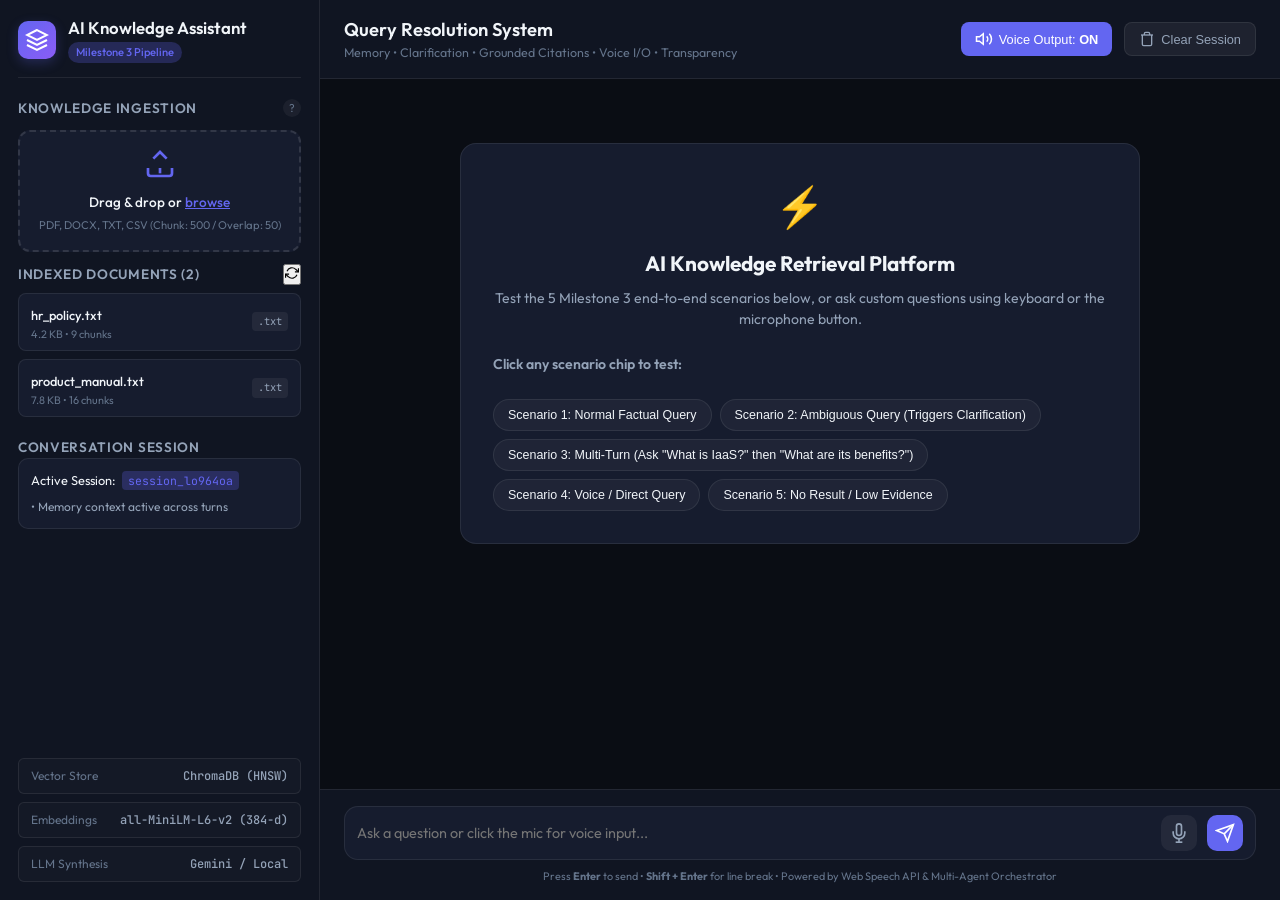
==== milestone-3/frontend/index.html @ 5ed5b140 "feat: Complete Milestone 3 - Interactive Query Refinement, Memory Integration, Transparency System, " ====
<!DOCTYPE html>
<html lang="en">
<head>
  <meta charset="UTF-8">
  <meta name="viewport" content="width=device-width, initial-scale=1.0">
  <title>AI Knowledge Assistant | Milestone 3 Multi-Agent RAG</title>
  <meta name="description" content="AI-Based Knowledge Retrieval Platform with Query Resolution System, Clarification Agent, Conversation Memory, Voice I/O, and Transparency Panel">
  <link rel="preconnect" href="https://fonts.googleapis.com">
  <link rel="preconnect" href="https://fonts.gstatic.com" crossorigin>
  <link href="https://fonts.googleapis.com/css2?family=Outfit:wght@300;400;500;600;700&family=JetBrains+Mono:wght@400;500&display=swap" rel="stylesheet">
  <link rel="stylesheet" href="style.css">
</head>
<body>
  <div class="app-container">
    <!-- Sidebar: Knowledge Ingestion, Recent Conversations, System Stats -->
    <aside class="sidebar">
      <div class="brand">
        <div class="logo-icon">
          <svg width="24" height="24" viewBox="0 0 24 24" fill="none" stroke="currentColor" stroke-width="2">
            <path d="M12 2L2 7l10 5 10-5-10-5zM2 17l10 5 10-5M2 12l10 5 10-5"/>
          </svg>
        </div>
        <div class="brand-text">
          <h1>AI Knowledge Assistant</h1>
          <span class="badge">Milestone 3 Pipeline</span>
        </div>
      </div>

      <!-- Document Ingestion Panel -->
      <section class="ingestion-section">
        <div class="section-header">
          <h2>Knowledge Ingestion</h2>
          <span class="tooltip-icon" title="Upload PDF, DOCX, TXT, CSV into vector store">?</span>
        </div>

        <div class="upload-dropzone" id="dropzone">
          <input type="file" id="fileInput" accept=".pdf,.docx,.txt,.csv" hidden>
          <div class="upload-icon">
            <svg width="32" height="32" viewBox="0 0 24 24" fill="none" stroke="currentColor" stroke-width="2">
              <path d="M21 15v4a2 2 0 0 1-2 2H5a2 2 0 0 1-2-2v-4"/>
              <polyline points="17 8 12 3 7 8"/>
              <line x1="12" y1="19" x2="12" y2="15"/>
            </svg>
          </div>
          <p class="dropzone-title">Drag & drop or <span class="highlight">browse</span></p>
          <p class="dropzone-subtitle">PDF, DOCX, TXT, CSV (Chunk: 500 / Overlap: 50)</p>
        </div>

        <div id="uploadProgress" class="upload-progress-container hidden">
          <div class="progress-bar-bg">
            <div id="progressBar" class="progress-bar-fill"></div>
          </div>
          <p id="uploadStatusText" class="progress-status-text">Processing document...</p>
        </div>

        <div class="indexed-documents">
          <div class="section-subheader">
            <h3>Indexed Documents (<span id="docCount">2</span>)</h3>
            <button id="refreshDocsBtn" class="icon-btn-small" title="Refresh list">
              <svg width="14" height="14" viewBox="0 0 24 24" fill="none" stroke="currentColor" stroke-width="2">
                <path d="M23 4v6h-6M1 20v-6h6"/>
                <path d="M3.51 9a9 9 0 0 1 14.85-3.36L23 10M1 14l4.64 4.36A9 9 0 0 0 20.49 15"/>
              </svg>
            </button>
          </div>
          <ul id="documentsList" class="documents-list">
            <li class="doc-item">
              <div class="doc-info">
                <span class="doc-name" title="hr_policy.txt">hr_policy.txt</span>
                <span class="doc-meta">4.2 KB • 9 chunks</span>
              </div>
              <span class="doc-badge">.txt</span>
            </li>
            <li class="doc-item">
              <div class="doc-info">
                <span class="doc-name" title="product_manual.txt">product_manual.txt</span>
                <span class="doc-meta">7.8 KB • 16 chunks</span>
              </div>
              <span class="doc-badge">.txt</span>
            </li>
          </ul>
        </div>
      </section>

      <!-- Recent Conversations & Memory Section -->
      <section class="recent-chats-section">
        <div class="section-subheader">
          <h3>Conversation Session</h3>
        </div>
        <div class="memory-summary-box" id="memorySummaryBox">
          <span class="memory-label">Active Session:</span>
          <span class="session-id-tag" id="activeSessionId">session_default</span>
          <div class="memory-details" id="memoryDetails">
            <p>• Memory context active across turns</p>
          </div>
        </div>
      </section>

      <!-- System Telemetry & Architecture -->
      <section class="system-stats">
        <div class="stat-card">
          <span class="stat-label">Vector Store</span>
          <span class="stat-value" id="vectorStoreStatus">ChromaDB (HNSW)</span>
        </div>
        <div class="stat-card">
          <span class="stat-label">Embeddings</span>
          <span class="stat-value">all-MiniLM-L6-v2 (384-d)</span>
        </div>
        <div class="stat-card">
          <span class="stat-label">LLM Synthesis</span>
          <span class="stat-value" id="llmEngineStatus">Gemini / Local</span>
        </div>
      </section>
    </aside>

    <!-- Main Chat Workspace -->
    <main class="chat-workspace">
      <header class="workspace-header">
        <div class="header-info">
          <h2>Query Resolution System</h2>
          <p class="header-subtitle">Memory • Clarification • Grounded Citations • Voice I/O • Transparency</p>
        </div>

        <div class="header-actions">
          <!-- Voice Output Global Toggle -->
          <button id="ttsToggleBtn" class="action-btn" title="Toggle Auto Text-to-Speech Output">
            <svg id="ttsIcon" width="18" height="18" viewBox="0 0 24 24" fill="none" stroke="currentColor" stroke-width="2">
              <polygon points="11 5 6 9 2 9 2 15 6 15 11 19 11 5"/>
              <path d="M19.07 4.93a10 10 0 0 1 0 14.14M15.54 8.46a5 5 0 0 1 0 7.07"/>
            </svg>
            <span>Voice Output: <strong id="ttsStatusText">ON</strong></span>
          </button>

          <!-- Clear Session / Memory Button -->
          <button id="clearChatBtn" class="action-btn secondary" title="Clear Conversation & Reset Memory">
            <svg width="16" height="16" viewBox="0 0 24 24" fill="none" stroke="currentColor" stroke-width="2">
              <polyline points="3 6 5 6 21 6"/>
              <path d="M19 6v14a2 2 0 0 1-2 2H7a2 2 0 0 1-2-2V6m3 0V4a2 2 0 0 1 2-2h4a2 2 0 0 1 2 2v2"/>
            </svg>
            <span>Clear Session</span>
          </button>
        </div>
      </header>

      <!-- Live Pipeline Execution Steps -->
      <div id="pipelineContainer" class="pipeline-bar hidden">
        <div class="pipeline-title">Agent Execution Flow:</div>
        <div class="pipeline-steps">
          <div class="step-pill" id="step-memory"><span class="step-num">1</span> Memory</div>
          <div class="step-arrow">→</div>
          <div class="step-pill" id="step-query"><span class="step-num">2</span> Query Parser</div>
          <div class="step-arrow">→</div>
          <div class="step-pill" id="step-clarification"><span class="step-num">3</span> Clarification</div>
          <div class="step-arrow">→</div>
          <div class="step-pill" id="step-retrieval"><span class="step-num">4</span> Retrieval</div>
          <div class="step-arrow">→</div>
          <div class="step-pill" id="step-response"><span class="step-num">5</span> Response Agent</div>
        </div>
      </div>

      <!-- Messages Stream Area -->
      <div class="messages-container" id="messagesContainer">
        <!-- Welcome Screen -->
        <div class="welcome-card" id="welcomeCard">
          <div class="welcome-icon">⚡</div>
          <h3>AI Knowledge Retrieval Platform</h3>
          <p>Test the 5 Milestone 3 end-to-end scenarios below, or ask custom questions using keyboard or the microphone button.</p>

          <div class="sample-queries">
            <p class="sample-title">Click any scenario chip to test:</p>
            <div class="query-chips">
              <button class="chip" data-query="What is cloud computing?">Scenario 1: Normal Factual Query</button>
              <button class="chip" data-query="Tell me about cloud.">Scenario 2: Ambiguous Query (Triggers Clarification)</button>
              <button class="chip" data-query="What is IaaS?">Scenario 3: Multi-Turn (Ask "What is IaaS?" then "What are its benefits?")</button>
              <button class="chip" data-query="What is semantic search?">Scenario 4: Voice / Direct Query</button>
              <button class="chip" data-query="What is today's weather in Coimbatore?">Scenario 5: No Result / Low Evidence</button>
            </div>
          </div>
        </div>
      </div>

      <!-- Input Footer -->
      <footer class="chat-input-footer">
        <div class="chat-input-box">
          <textarea
            id="queryInput"
            placeholder="Ask a question or click the mic for voice input..."
            rows="1"
            autocomplete="off"
          ></textarea>

          <!-- Voice Input Microphone Button -->
          <button id="micBtn" class="mic-btn" title="Click to speak (Web Speech API Voice-to-Text)">
            <svg id="micIcon" width="20" height="20" viewBox="0 0 24 24" fill="none" stroke="currentColor" stroke-width="2">
              <path d="M12 1a3 3 0 0 0-3 3v8a3 3 0 0 0 6 0V4a3 3 0 0 0-3-3z"/>
              <path d="M19 10v2a7 7 0 0 1-14 0v-2"/>
              <line x1="12" y1="19" x2="12" y2="23"/>
              <line x1="8" y1="23" x2="16" y2="23"/>
            </svg>
            <div class="recording-pulse"></div>
          </button>

          <!-- Send Query Button -->
          <button id="sendBtn" class="send-btn" title="Send Query">
            <svg width="20" height="20" viewBox="0 0 24 24" fill="none" stroke="currentColor" stroke-width="2">
              <line x1="22" y1="2" x2="11" y2="13"/>
              <polygon points="22 2 15 22 11 13 2 9 22 2"/>
            </svg>
          </button>
        </div>
        <div class="input-hint">
          <span>Press <strong>Enter</strong> to send • <strong>Shift + Enter</strong> for line break • Powered by Web Speech API & Multi-Agent Orchestrator</span>
        </div>
      </footer>
    </main>
  </div>

  <script src="../voice/speech_recognition.js"></script>
  <script src="../voice/text_to_speech.js"></script>
  <script src="../transparency/transparency_panel.js"></script>
  <script src="script.js"></script>
</body>
</html>
---- milestone-3/frontend/style.css ----
/* Milestone 3 Modern Aesthetic CSS Design System */
:root {
  --bg-dark: #0a0d14;
  --bg-sidebar: #101522;
  --bg-card: #161c2e;
  --bg-card-hover: #1c243a;
  --border-color: rgba(255, 255, 255, 0.08);
  --border-focus: #6366f1;

  --text-main: #f1f5f9;
  --text-muted: #94a3b8;
  --text-dim: #64748b;

  --accent-primary: #6366f1;
  --accent-glow: rgba(99, 102, 241, 0.25);
  --accent-gradient: linear-gradient(135deg, #6366f1 0%, #8b5cf6 100%);

  --status-high: #10b981;
  --status-high-bg: rgba(16, 185, 129, 0.12);
  --status-medium: #f59e0b;
  --status-medium-bg: rgba(245, 158, 11, 0.12);
  --status-low: #ef4444;
  --status-low-bg: rgba(239, 68, 68, 0.12);
  --status-clarify: #ec4899;

  --font-family: 'Outfit', -apple-system, BlinkMacSystemFont, sans-serif;
  --font-mono: 'JetBrains Mono', monospace;
  --transition-fast: all 0.2s cubic-bezier(0.4, 0, 0.2, 1);
}

* {
  box-sizing: border-box;
  margin: 0;
  padding: 0;
}

body {
  font-family: var(--font-family);
  background-color: var(--bg-dark);
  color: var(--text-main);
  height: 100vh;
  overflow: hidden;
  line-height: 1.5;
}

.app-container {
  display: flex;
  height: 100vh;
  width: 100vw;
}

/* Sidebar Styling */
.sidebar {
  width: 320px;
  background-color: var(--bg-sidebar);
  border-right: 1px solid var(--border-color);
  display: flex;
  flex-direction: column;
  padding: 18px;
  gap: 20px;
  overflow-y: auto;
}

.brand {
  display: flex;
  align-items: center;
  gap: 12px;
  padding-bottom: 14px;
  border-bottom: 1px solid var(--border-color);
}

.logo-icon {
  width: 38px;
  height: 38px;
  border-radius: 10px;
  background: var(--accent-gradient);
  display: flex;
  align-items: center;
  justify-content: center;
  color: #fff;
  box-shadow: 0 4px 12px var(--accent-glow);
}

.brand-text h1 {
  font-size: 1.05rem;
  font-weight: 600;
  color: var(--text-main);
  line-height: 1.2;
}

.badge {
  font-size: 0.7rem;
  font-weight: 500;
  color: var(--accent-primary);
  background: var(--accent-glow);
  padding: 2px 8px;
  border-radius: 12px;
  display: inline-block;
  margin-top: 2px;
}

/* Ingestion Section */
.ingestion-section {
  display: flex;
  flex-direction: column;
  gap: 12px;
}

.section-header, .section-subheader {
  display: flex;
  align-items: center;
  justify-content: space-between;
}

.section-header h2, .section-subheader h3 {
  font-size: 0.85rem;
  font-weight: 600;
  text-transform: uppercase;
  letter-spacing: 0.05em;
  color: var(--text-muted);
}

.tooltip-icon {
  width: 18px;
  height: 18px;
  border-radius: 50%;
  background: rgba(255,255,255,0.05);
  font-size: 0.7rem;
  display: flex;
  align-items: center;
  justify-content: center;
  color: var(--text-dim);
  cursor: help;
}

.upload-dropzone {
  border: 2px dashed rgba(255, 255, 255, 0.12);
  border-radius: 12px;
  padding: 16px;
  text-align: center;
  background: var(--bg-card);
  cursor: pointer;
  transition: var(--transition-fast);
}

.upload-dropzone:hover, .upload-dropzone.dragover {
  border-color: var(--accent-primary);
  background: var(--bg-card-hover);
}

.upload-icon {
  color: var(--accent-primary);
  margin-bottom: 6px;
}

.dropzone-title {
  font-size: 0.85rem;
  font-weight: 500;
}

.dropzone-title .highlight {
  color: var(--accent-primary);
  text-decoration: underline;
}

.dropzone-subtitle {
  font-size: 0.7rem;
  color: var(--text-dim);
  margin-top: 4px;
}

/* Documents List */
.documents-list {
  list-style: none;
  display: flex;
  flex-direction: column;
  gap: 8px;
  margin-top: 8px;
  max-height: 160px;
  overflow-y: auto;
}

.doc-item {
  display: flex;
  align-items: center;
  justify-content: space-between;
  padding: 8px 12px;
  background: var(--bg-card);
  border: 1px solid var(--border-color);
  border-radius: 8px;
}

.doc-name {
  font-size: 0.8rem;
  font-weight: 500;
  white-space: nowrap;
  overflow: hidden;
  text-overflow: ellipsis;
  max-width: 170px;
}

.doc-meta {
  font-size: 0.68rem;
  color: var(--text-dim);
  display: block;
}

.doc-badge {
  font-size: 0.65rem;
  font-family: var(--font-mono);
  background: rgba(255, 255, 255, 0.06);
  padding: 2px 6px;
  border-radius: 4px;
  color: var(--text-muted);
}

/* Memory Section */
.memory-summary-box {
  background: var(--bg-card);
  border: 1px solid var(--border-color);
  border-radius: 10px;
  padding: 12px;
  font-size: 0.8rem;
}

.session-id-tag {
  font-family: var(--font-mono);
  font-size: 0.72rem;
  color: var(--accent-primary);
  background: var(--accent-glow);
  padding: 2px 6px;
  border-radius: 4px;
  margin-left: 4px;
}

.memory-details {
  margin-top: 8px;
  color: var(--text-muted);
  font-size: 0.75rem;
}

/* System Stats */
.system-stats {
  margin-top: auto;
  display: flex;
  flex-direction: column;
  gap: 8px;

}

.stat-card {
  display: flex;
  justify-content: space-between;
  align-items: center;
  padding: 8px 12px;
  background: rgba(255, 255, 255, 0.02);
  border-radius: 6px;
  border: 1px solid var(--border-color);
  font-size: 0.75rem;
}

.stat-label { color: var(--text-dim); }
.stat-value { font-weight: 500; color: var(--text-muted); font-family: var(--font-mono); }

/* Main Workspace */
.chat-workspace {
  flex: 1;
  display: flex;
  flex-direction: column;
  background: var(--bg-dark);
}

.workspace-header {
  padding: 16px 24px;
  border-bottom: 1px solid var(--border-color);
  display: flex;
  align-items: center;
  justify-content: space-between;
  background: var(--bg-sidebar);
}

.header-info h2 {
  font-size: 1.15rem;
  font-weight: 600;
}

.header-subtitle {
  font-size: 0.78rem;
  color: var(--text-dim);
}

.header-actions {
  display: flex;
  align-items: center;
  gap: 12px;
}

.action-btn {
  display: flex;
  align-items: center;
  gap: 6px;
  padding: 8px 14px;
  border-radius: 8px;
  background: var(--accent-primary);
  color: #fff;
  border: none;
  font-size: 0.8rem;
  font-weight: 500;
  cursor: pointer;
  transition: var(--transition-fast);
}

.action-btn.secondary {
  background: rgba(255, 255, 255, 0.06);
  color: var(--text-muted);
  border: 1px solid var(--border-color);
}

.action-btn:hover { opacity: 0.9; transform: translateY(-1px); }

/* Pipeline Bar */
.pipeline-bar {
  display: flex;
  align-items: center;
  gap: 12px;
  padding: 10px 24px;
  background: var(--bg-card);
  border-bottom: 1px solid var(--border-color);
  font-size: 0.75rem;
}

.pipeline-title { font-weight: 600; color: var(--text-dim); }

.pipeline-steps {
  display: flex;
  align-items: center;
  gap: 8px;
}

.step-pill {
  padding: 4px 10px;
  border-radius: 12px;
  background: rgba(255, 255, 255, 0.05);
  color: var(--text-dim);
  font-size: 0.72rem;
  transition: var(--transition-fast);
  display: flex;
  align-items: center;
  gap: 4px;
}

.step-pill .step-num {
  font-weight: 700;
  font-size: 0.65rem;
  opacity: 0.8;
}

.step-pill.active {
  background: var(--accent-primary);
  color: #fff;
  box-shadow: 0 0 10px var(--accent-glow);
}

.step-pill.completed {
  background: rgba(16, 185, 129, 0.15);
  color: var(--status-high);
}

.step-arrow { color: var(--text-dim); opacity: 0.4; }

/* Messages Area */
.messages-container {
  flex: 1;
  padding: 24px;
  overflow-y: auto;
  display: flex;
  flex-direction: column;
  gap: 20px;
}

/* Welcome Card */
.welcome-card {
  background: var(--bg-card);
  border: 1px solid var(--border-color);
  border-radius: 16px;
  padding: 32px;
  text-align: center;
  max-width: 680px;
  margin: 40px auto;
}

.welcome-icon { font-size: 2.5rem; margin-bottom: 12px; }
.welcome-card h3 { font-size: 1.3rem; margin-bottom: 8px; }
.welcome-card p { font-size: 0.88rem; color: var(--text-muted); margin-bottom: 24px; }

.sample-queries { text-align: left; }
.sample-title { font-size: 0.78rem; color: var(--text-dim); margin-bottom: 10px; font-weight: 600; }

.query-chips {
  display: flex;
  flex-wrap: wrap;
  gap: 8px;
}

.chip {
  background: rgba(255, 255, 255, 0.04);
  border: 1px solid var(--border-color);
  color: var(--text-main);
  padding: 8px 14px;
  border-radius: 20px;
  font-size: 0.78rem;
  cursor: pointer;
  transition: var(--transition-fast);
}

.chip:hover {
  background: var(--accent-glow);
  border-color: var(--accent-primary);
}

/* Message Rows */
.message-row {
  display: flex;
  gap: 14px;
  max-width: 800px;
}

.message-row.user {
  align-self: flex-end;
  flex-direction: row-reverse;
}

.avatar {
  width: 34px;
  height: 34px;
  border-radius: 50%;
  background: var(--bg-card);
  border: 1px solid var(--border-color);
  display: flex;
  align-items: center;
  justify-content: center;
  font-size: 0.75rem;
  font-weight: 700;
  color: var(--text-muted);
  flex-shrink: 0;
}

.message-row.user .avatar {
  background: var(--accent-primary);
  color: #fff;
}

.bubble {
  background: var(--bg-card);
  border: 1px solid var(--border-color);
  border-radius: 16px;
  padding: 16px 20px;
  display: flex;
  flex-direction: column;
  gap: 12px;
  position: relative;
  width: 100%;
}

.message-row.user .bubble {
  background: var(--accent-primary);
  color: #fff;
  border: none;
  border-top-right-radius: 4px;
}

.message-row.assistant .bubble {
  border-top-left-radius: 4px;
}

/* Query Type & Clarification Tags */
.tag-badge {
  display: inline-flex;
  align-items: center;
  gap: 6px;
  font-size: 0.72rem;
  font-weight: 600;
  padding: 3px 10px;
  border-radius: 12px;
  width: fit-content;
}

.tag-badge.factual { background: rgba(99, 102, 241, 0.15); color: #818cf8; }
.tag-badge.procedural { background: rgba(16, 185, 129, 0.15); color: #34d399; }
.tag-badge.comparative { background: rgba(245, 158, 11, 0.15); color: #fbbf24; }
.tag-badge.clarification { background: rgba(236, 72, 153, 0.15); color: #f472b6; }

/* Clarification Banner */
.clarification-banner {
  background: rgba(236, 72, 153, 0.08);
  border: 1px solid rgba(236, 72, 153, 0.25);
  border-radius: 12px;
  padding: 16px;
  display: flex;
  flex-direction: column;
  gap: 12px;
}

.clarification-title {
  font-size: 0.85rem;
  font-weight: 600;
  color: #f472b6;
  display: flex;
  align-items: center;
  gap: 6px;
}

.clarification-question {
  font-size: 0.92rem;
  font-weight: 500;
  color: var(--text-main);
}

.clarification-options {
  display: flex;
  flex-wrap: wrap;
  gap: 8px;
  margin-top: 4px;
}

.clarification-opt-btn {
  background: rgba(236, 72, 153, 0.15);
  border: 1px solid rgba(236, 72, 153, 0.3);
  color: #f472b6;
  padding: 6px 14px;
  border-radius: 16px;
  font-size: 0.78rem;
  font-weight: 500;
  cursor: pointer;
  transition: var(--transition-fast);
}

.clarification-opt-btn:hover {
  background: rgba(236, 72, 153, 0.3);
  transform: translateY(-1px);
}

/* Response Transparency Panel Styling */
.transparency-panel {
  border-top: 1px solid var(--border-color);
  padding-top: 12px;
  margin-top: 6px;
}

.transparency-header {
  display: flex;
  align-items: center;
  justify-content: space-between;
}

.confidence-badge {
  display: flex;
  align-items: center;
  gap: 6px;
  font-size: 0.72rem;
  font-weight: 600;
  padding: 4px 10px;
  border-radius: 12px;
}

.confidence-badge.high { background: var(--status-high-bg); color: var(--status-high); }
.confidence-badge.medium { background: var(--status-medium-bg); color: var(--status-medium); }
.confidence-badge.low { background: var(--status-low-bg); color: var(--status-low); }

.confidence-dot {
  width: 6px;
  height: 6px;
  border-radius: 50%;
  background: currentColor;
}

.transparency-toggle-btn {
  background: transparent;
  border: none;
  color: var(--text-muted);
  font-size: 0.75rem;
  font-weight: 500;
  display: flex;
  align-items: center;
  gap: 6px;
  cursor: pointer;
  padding: 4px 8px;
  border-radius: 6px;
  transition: var(--transition-fast);
}

.transparency-toggle-btn:hover {
  background: rgba(255, 255, 255, 0.04);
  color: var(--text-main);
}

.chevron-icon {
  transition: transform 0.2s ease;
}

.transparency-toggle-btn.open .chevron-icon {
  transform: rotate(180deg);
}

.transparency-content {
  margin-top: 12px;
  display: flex;
  flex-direction: column;
  gap: 10px;
}

.sources-grid {
  display: flex;
  flex-direction: column;
  gap: 10px;
}

.transparency-chunk-card {
  background: rgba(0, 0, 0, 0.25);
  border: 1px solid var(--border-color);
  border-radius: 10px;
  padding: 12px;
  display: flex;
  flex-direction: column;
  gap: 8px;
}

.chunk-meta-header {
  display: flex;
  align-items: center;
  justify-content: space-between;
}

.doc-title-row {
  display: flex;
  align-items: center;
  gap: 6px;
  font-size: 0.8rem;
}

.relevance-tag {
  font-size: 0.7rem;
  font-family: var(--font-mono);
  color: var(--accent-primary);
  background: var(--accent-glow);
  padding: 2px 6px;
  border-radius: 4px;
}

.chunk-details-grid {
  display: flex;
  gap: 12px;
  font-size: 0.7rem;
  color: var(--text-dim);
}

.chunk-detail-pill code {
  font-family: var(--font-mono);
  color: var(--text-muted);
}

.chunk-evidence-quote {
  font-size: 0.78rem;
  color: var(--text-muted);
  font-style: italic;
  background: rgba(255, 255, 255, 0.02);
  padding: 8px 10px;
  border-left: 2px solid var(--accent-primary);
  border-radius: 0 6px 6px 0;
}

.transparency-notice {
  display: flex;
  align-items: center;
  gap: 8px;
  font-size: 0.8rem;
  color: var(--status-low);
  background: var(--status-low-bg);
  padding: 10px 14px;
  border-radius: 8px;
}

/* TTS Player Controls */
.tts-player-controls {
  display: flex;
  align-items: center;
  gap: 8px;
  margin-top: 8px;
  padding-top: 8px;
  border-top: 1px dashed var(--border-color);
}

.tts-btn {
  background: rgba(255, 255, 255, 0.05);
  border: 1px solid var(--border-color);
  color: var(--text-muted);
  padding: 4px 10px;
  border-radius: 6px;
  font-size: 0.72rem;
  font-weight: 500;
  display: flex;
  align-items: center;
  gap: 4px;
  cursor: pointer;
  transition: var(--transition-fast);
}

.tts-btn:hover {
  background: var(--accent-glow);
  color: var(--text-main);
  border-color: var(--accent-primary);
}

/* Input Footer */
.chat-input-footer {
  padding: 16px 24px;
  background: var(--bg-sidebar);
  border-top: 1px solid var(--border-color);
}

.chat-input-box {
  background: var(--bg-card);
  border: 1px solid var(--border-color);
  border-radius: 14px;
  padding: 8px 12px;
  display: flex;
  align-items: center;
  gap: 10px;
  transition: var(--transition-fast);
}

.chat-input-box:focus-within {
  border-color: var(--accent-primary);
  box-shadow: 0 0 14px var(--accent-glow);
}

textarea {
  flex: 1;
  background: transparent;
  border: none;
  outline: none;
  color: var(--text-main);
  font-family: var(--font-family);
  font-size: 0.9rem;
  resize: none;
  max-height: 120px;
}

.mic-btn, .send-btn {
  width: 36px;
  height: 36px;
  border-radius: 10px;
  border: none;
  display: flex;
  align-items: center;
  justify-content: center;
  cursor: pointer;
  transition: var(--transition-fast);
  position: relative;
  flex-shrink: 0;
}

.mic-btn {
  background: rgba(255, 255, 255, 0.06);
  color: var(--text-muted);
}

.mic-btn.listening {
  background: #ef4444;
  color: #fff;
}

.recording-pulse {
  display: none;
  position: absolute;
  top: -4px; right: -4px; bottom: -4px; left: -4px;
  border: 2px solid #ef4444;
  border-radius: 14px;
  animation: pulse 1.5s infinite;
}

.mic-btn.listening .recording-pulse { display: block; }

@keyframes pulse {
  0% { transform: scale(1); opacity: 1; }
  100% { transform: scale(1.3); opacity: 0; }
}

.send-btn {
  background: var(--accent-primary);
  color: #fff;
}

.send-btn:hover { opacity: 0.9; }

.input-hint {
  font-size: 0.68rem;
  color: var(--text-dim);
  text-align: center;
  margin-top: 8px;
}

.hidden { display: none !important; }
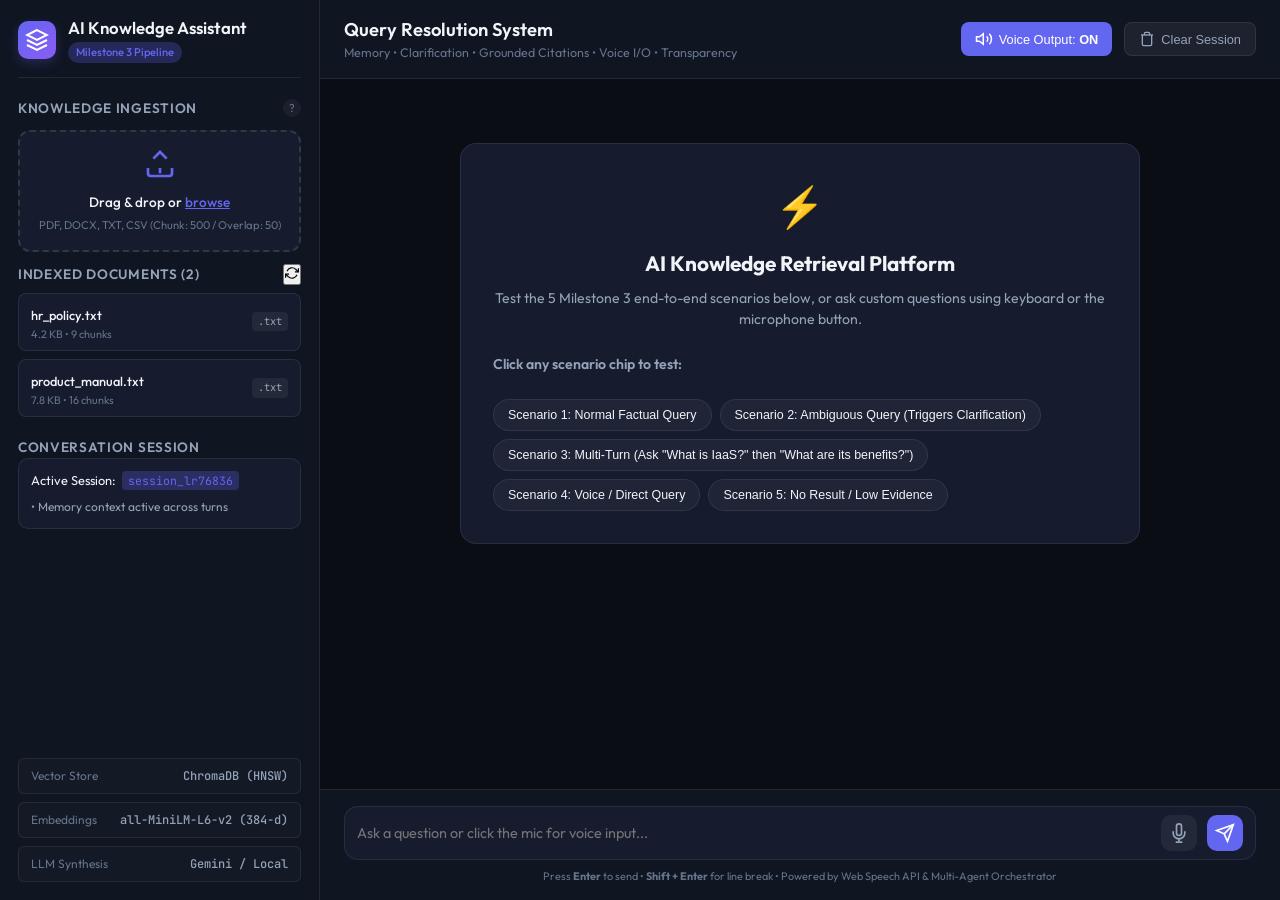
==== commit c686f0a2: "fix(voice): resolve HTTP 404 script loading error, add structured console logging, and prevent trans" ====
--- a/milestone-3/frontend/index.html
+++ b/milestone-3/frontend/index.html
@@ -215,9 +215,9 @@
     </main>
   </div>
 
-  <script src="../voice/speech_recognition.js"></script>
-  <script src="../voice/text_to_speech.js"></script>
-  <script src="../transparency/transparency_panel.js"></script>
+  <script src="voice/speech_recognition.js"></script>
+  <script src="voice/text_to_speech.js"></script>
+  <script src="transparency/transparency_panel.js"></script>
   <script src="script.js"></script>
 </body>
 </html>
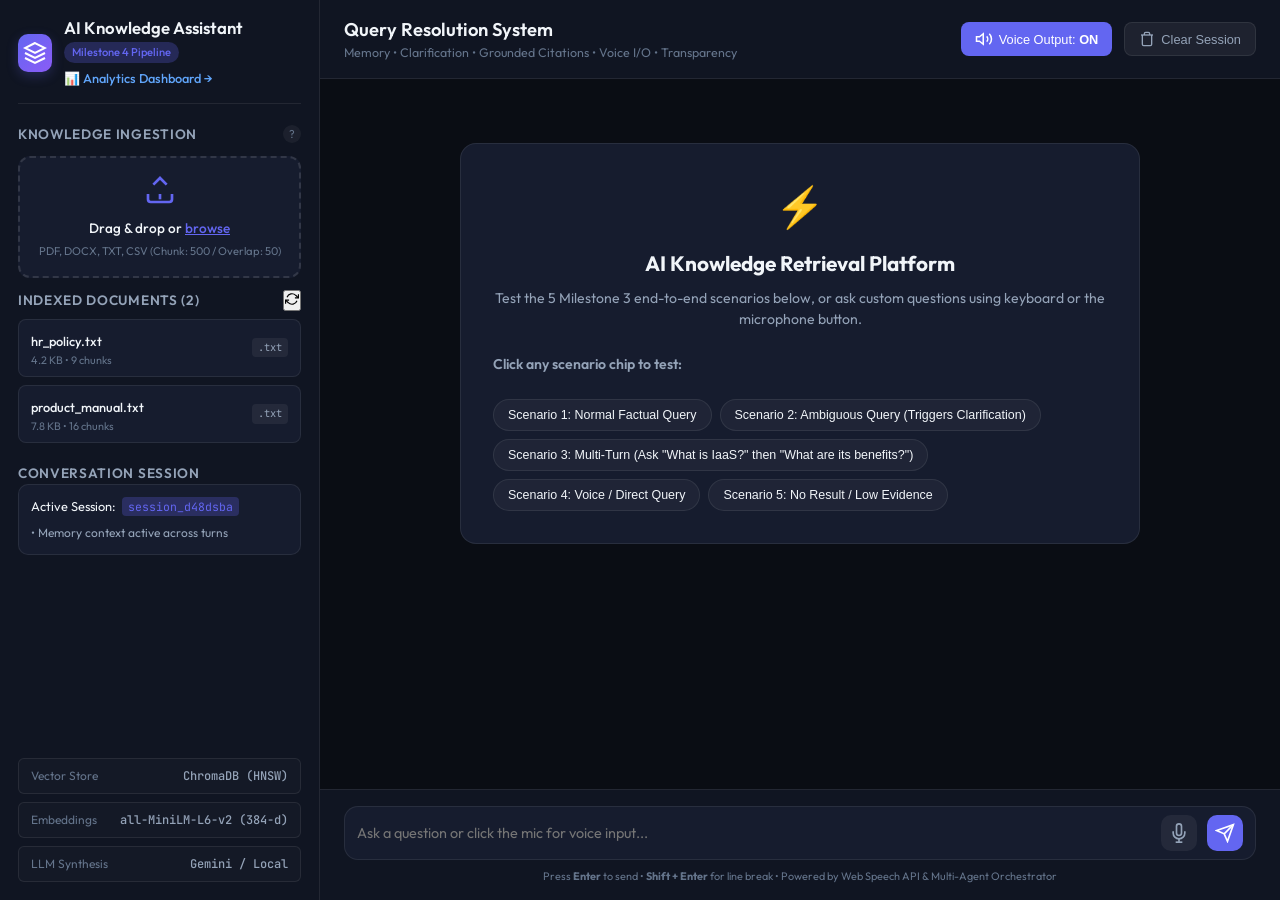
==== commit bfcd9fc7: "feat: complete milestone 4 analytics and testing" ====
--- a/milestone-3/frontend/index.html
+++ b/milestone-3/frontend/index.html
@@ -22,7 +22,8 @@
         </div>
         <div class="brand-text">
           <h1>AI Knowledge Assistant</h1>
-          <span class="badge">Milestone 3 Pipeline</span>
+          <span class="badge">Milestone 4 Pipeline</span>
+          <a href="/analytics" target="_blank" style="margin-top: 6px; display: inline-flex; align-items: center; gap: 4px; color: #60a5fa; font-size: 0.8rem; text-decoration: none; font-weight: 500;">📊 Analytics Dashboard →</a>
         </div>
       </div>
 
--- a/milestone-3/frontend/style.css
+++ b/milestone-3/frontend/style.css
@@ -41,6 +41,41 @@
   height: 100vh;
   overflow: hidden;
   line-height: 1.5;
+}
+
+/* Custom Scrollbar System */
+* {
+  scrollbar-width: thin;
+  scrollbar-color: rgba(99, 102, 241, 0.35) transparent;
+}
+
+::-webkit-scrollbar {
+  width: 5px;
+  height: 5px;
+}
+
+::-webkit-scrollbar-track {
+  background: transparent;
+}
+
+::-webkit-scrollbar-thumb {
+  background: rgba(99, 102, 241, 0.35);
+  border-radius: 10px;
+  transition: background 0.2s ease;
+}
+
+::-webkit-scrollbar-thumb:hover {
+  background: rgba(99, 102, 241, 0.65);
+}
+
+::-webkit-scrollbar-button {
+  display: none;
+  width: 0;
+  height: 0;
+}
+
+::-webkit-scrollbar-corner {
+  background: transparent;
 }
 
 .app-container {
